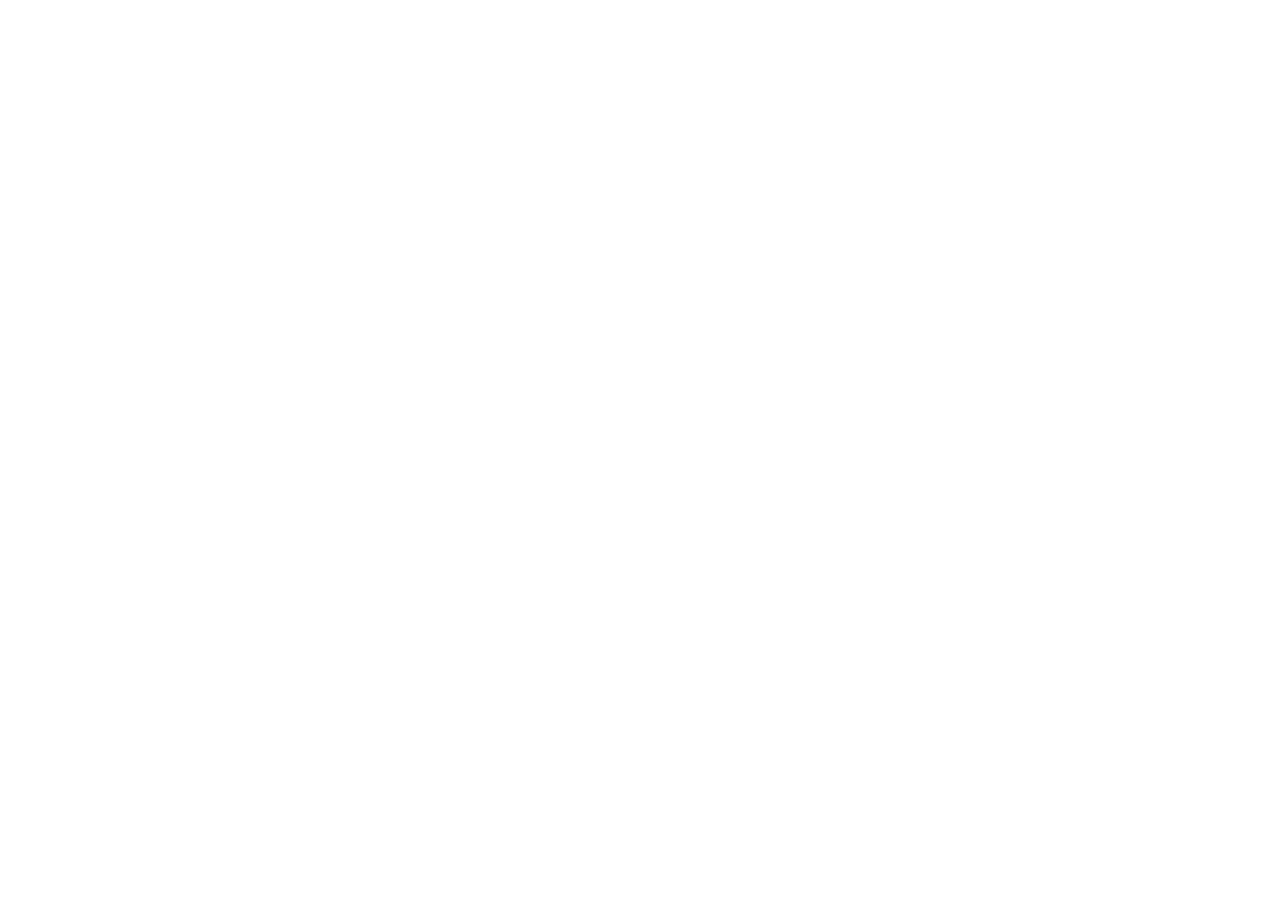
==== index.html @ 4e036be3 "init project" ====
<!DOCTYPE html>
<html lang="zh-CN">

<head>
    <meta charset="UTF-8">
    <meta name="viewport" content="width=device-width, user-scalable=no, initial-scale=1.0, maximum-scale=1.0, minimum-scale=1.0">
    <meta http-equiv="X-UA-Compatible" content="ie=edge">
    <title>Document</title>
</head>

<body>

</body>

</html>
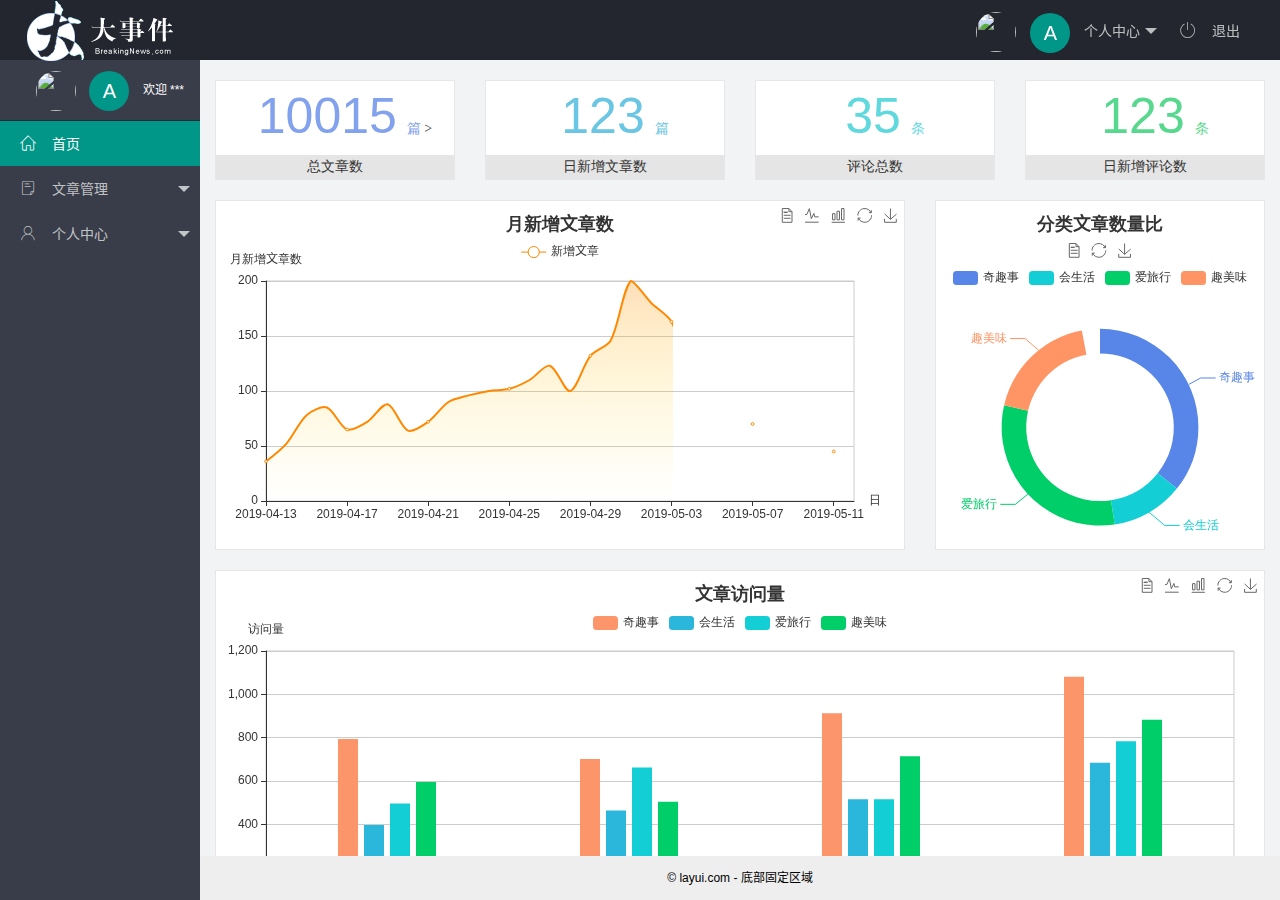
==== commit ca2adb1e: "首页完成" ====
--- a/index.html
+++ b/index.html
@@ -3,13 +3,88 @@
 
 <head>
     <meta charset="UTF-8">
-    <meta name="viewport" content="width=device-width, user-scalable=no, initial-scale=1.0, maximum-scale=1.0, minimum-scale=1.0">
+    <meta name="viewport"
+        content="width=device-width, user-scalable=no, initial-scale=1.0, maximum-scale=1.0, minimum-scale=1.0">
     <meta http-equiv="X-UA-Compatible" content="ie=edge">
-    <title>Document</title>
+    <link rel="stylesheet" href="./assets/lib/layui/css/layui.css">
+    <link rel="stylesheet" href="./assets/fonts/iconfont.css">
+    <link rel="stylesheet" href="./assets/css/index.css">
+    <title>大事件项目后台</title>
 </head>
 
-<body>
+<body class="layui-layout-body">
+    <div class="layui-layout layui-layout-admin">
+        <div class="layui-header">
+            <div class="layui-logo">
+                <img src="./assets/images/logo.png" alt="">
+            </div>
+            <!-- 头部区域（可配合layui已有的水平导航） -->
+            <ul class="layui-nav layui-layout-right">
+                <li class="layui-nav-item">
+                    <a href="javascript:;">
+                        <img src="http://t.cn/RCzsdCq" class="layui-nav-img" />
+                        <span class="text-avatar">A</span>
+                        个人中心
+                    </a>
+                    <dl class="layui-nav-child">
+                        <dd><a href="">基本资料</a></dd>
+                        <dd><a href="">安全设置</a></dd>
+                        <dd><a href="">重置密码</a></dd>
+                    </dl>
+                </li>
+                <li class="layui-nav-item"><a href="javascript:;" class="exit"><span class="iconfont icon-tuichu
+                    "></span>&nbsp&nbsp退出</a></li>
+            </ul>
+        </div>
+        <div class="layui-side layui-bg-black">
+            <div class="layui-side-scroll">
+                <div class="userinfo">
+                    <img src="http://t.cn/RCzsdCq" class="layui-nav-img" />
+                    <span class="text-avatar">A</span>
+                    <span id="welcome">欢迎 ***</span>
+                </div>
+                <!-- 左侧导航区域（可配合layui已有的垂直导航） -->
+                <ul class="layui-nav layui-nav-tree " lay-shrink='all' lay-filter="test">
+                    <li class="layui-nav-item layui-this"><a href="./home/dashboard.html" target="fm"><span
+                                class="iconfont icon-home"></span>&nbsp&nbsp首页</a></li>
+                    <li class="layui-nav-item ">
+                        <a class="" href="javascript:;"><span class="iconfont icon-16"></span>&nbsp&nbsp文章管理</a>
+                        <dl class="layui-nav-child">
+                            <dd><a href="javascript:;"><i class="layui-icon layui-icon-app"></i> 文章类别</a></dd>
+                            <dd><a href="javascript:;"><i class="layui-icon layui-icon-app"></i> 文章列表</a></dd>
+                            <dd><a href="javascript:;"><i class="layui-icon layui-icon-app"></i> 发表文章</a></dd>
+                        </dl>
+                    </li>
+                    <li class="layui-nav-item">
+                        <a href="javascript:;"><span class="iconfont icon-user"></span>&nbsp&nbsp个人中心</a>
+                        <dl class="layui-nav-child">
+                            <dd><a href="javascript:;"><i class="layui-icon layui-icon-app"></i> 基本资料</a></dd>
+                            <dd><a href="javascript:;"><i class="layui-icon layui-icon-app"></i> 更换头像</a></dd>
+                            <dd><a href="javascript:;"><i class="layui-icon layui-icon-app"></i> 重置密码</a></dd>
+                        </dl>
+                    </li>
+                </ul>
+            </div>
+        </div>
+
+        <div class="layui-body">
+            <!-- 内容主体区域 -->
+            <iframe name="fm" src="./home/dashboard.html" frameborder="0"></iframe>
+        </div>
+
+        <div class="layui-footer">
+            <!-- 底部固定区域 -->
+            © layui.com - 底部固定区域
+        </div>
+    </div>
+    <!-- 导入 -->
+    <script src="./assets/lib/layui/layui.all.js"></script>
+    <script src="./assets/lib/jquery.js"></script>
+    <script src="./assets/js/baseapi.js"></script>
+    <script src="./assets/js/index.js"></script>
+
 
 </body>
 
+
 </html>--- a/assets/lib/layui/css/layui.css
+++ b/assets/lib/layui/css/layui.css
@@ -0,0 +1,2 @@
+/** layui-v2.5.5 MIT License By https://www.layui.com */
+ .layui-inline,img{display:inline-block;vertical-align:middle}h1,h2,h3,h4,h5,h6{font-weight:400}.layui-edge,.layui-header,.layui-inline,.layui-main{position:relative}.layui-body,.layui-edge,.layui-elip{overflow:hidden}.layui-btn,.layui-edge,.layui-inline,img{vertical-align:middle}.layui-btn,.layui-disabled,.layui-icon,.layui-unselect{-moz-user-select:none;-webkit-user-select:none;-ms-user-select:none}.layui-elip,.layui-form-checkbox span,.layui-form-pane .layui-form-label{text-overflow:ellipsis;white-space:nowrap}.layui-breadcrumb,.layui-tree-btnGroup{visibility:hidden}blockquote,body,button,dd,div,dl,dt,form,h1,h2,h3,h4,h5,h6,input,li,ol,p,pre,td,textarea,th,ul{margin:0;padding:0;-webkit-tap-highlight-color:rgba(0,0,0,0)}a:active,a:hover{outline:0}img{border:none}li{list-style:none}table{border-collapse:collapse;border-spacing:0}h4,h5,h6{font-size:100%}button,input,optgroup,option,select,textarea{font-family:inherit;font-size:inherit;font-style:inherit;font-weight:inherit;outline:0}pre{white-space:pre-wrap;white-space:-moz-pre-wrap;white-space:-pre-wrap;white-space:-o-pre-wrap;word-wrap:break-word}body{line-height:24px;font:14px Helvetica Neue,Helvetica,PingFang SC,Tahoma,Arial,sans-serif}hr{height:1px;margin:10px 0;border:0;clear:both}a{color:#333;text-decoration:none}a:hover{color:#777}a cite{font-style:normal;*cursor:pointer}.layui-border-box,.layui-border-box *{box-sizing:border-box}.layui-box,.layui-box *{box-sizing:content-box}.layui-clear{clear:both;*zoom:1}.layui-clear:after{content:'\20';clear:both;*zoom:1;display:block;height:0}.layui-inline{*display:inline;*zoom:1}.layui-edge{display:inline-block;width:0;height:0;border-width:6px;border-style:dashed;border-color:transparent}.layui-edge-top{top:-4px;border-bottom-color:#999;border-bottom-style:solid}.layui-edge-right{border-left-color:#999;border-left-style:solid}.layui-edge-bottom{top:2px;border-top-color:#999;border-top-style:solid}.layui-edge-left{border-right-color:#999;border-right-style:solid}.layui-disabled,.layui-disabled:hover{color:#d2d2d2!important;cursor:not-allowed!important}.layui-circle{border-radius:100%}.layui-show{display:block!important}.layui-hide{display:none!important}@font-face{font-family:layui-icon;src:url(../font/iconfont.eot?v=250);src:url(../font/iconfont.eot?v=250#iefix) format('embedded-opentype'),url(../font/iconfont.woff2?v=250) format('woff2'),url(../font/iconfont.woff?v=250) format('woff'),url(../font/iconfont.ttf?v=250) format('truetype'),url(../font/iconfont.svg?v=250#layui-icon) format('svg')}.layui-icon{font-family:layui-icon!important;font-size:16px;font-style:normal;-webkit-font-smoothing:antialiased;-moz-osx-font-smoothing:grayscale}.layui-icon-reply-fill:before{content:"\e611"}.layui-icon-set-fill:before{content:"\e614"}.layui-icon-menu-fill:before{content:"\e60f"}.layui-icon-search:before{content:"\e615"}.layui-icon-share:before{content:"\e641"}.layui-icon-set-sm:before{content:"\e620"}.layui-icon-engine:before{content:"\e628"}.layui-icon-close:before{content:"\1006"}.layui-icon-close-fill:before{content:"\1007"}.layui-icon-chart-screen:before{content:"\e629"}.layui-icon-star:before{content:"\e600"}.layui-icon-circle-dot:before{content:"\e617"}.layui-icon-chat:before{content:"\e606"}.layui-icon-release:before{content:"\e609"}.layui-icon-list:before{content:"\e60a"}.layui-icon-chart:before{content:"\e62c"}.layui-icon-ok-circle:before{content:"\1005"}.layui-icon-layim-theme:before{content:"\e61b"}.layui-icon-table:before{content:"\e62d"}.layui-icon-right:before{content:"\e602"}.layui-icon-left:before{content:"\e603"}.layui-icon-cart-simple:before{content:"\e698"}.layui-icon-face-cry:before{content:"\e69c"}.layui-icon-face-smile:before{content:"\e6af"}.layui-icon-survey:before{content:"\e6b2"}.layui-icon-tree:before{content:"\e62e"}.layui-icon-upload-circle:before{content:"\e62f"}.layui-icon-add-circle:before{content:"\e61f"}.layui-icon-download-circle:before{content:"\e601"}.layui-icon-templeate-1:before{content:"\e630"}.layui-icon-util:before{content:"\e631"}.layui-icon-face-surprised:before{content:"\e664"}.layui-icon-edit:before{content:"\e642"}.layui-icon-speaker:before{content:"\e645"}.layui-icon-down:before{content:"\e61a"}.layui-icon-file:before{content:"\e621"}.layui-icon-layouts:before{content:"\e632"}.layui-icon-rate-half:before{content:"\e6c9"}.layui-icon-add-circle-fine:before{content:"\e608"}.layui-icon-prev-circle:before{content:"\e633"}.layui-icon-read:before{content:"\e705"}.layui-icon-404:before{content:"\e61c"}.layui-icon-carousel:before{content:"\e634"}.layui-icon-help:before{content:"\e607"}.layui-icon-code-circle:before{content:"\e635"}.layui-icon-water:before{content:"\e636"}.layui-icon-username:before{content:"\e66f"}.layui-icon-find-fill:before{content:"\e670"}.layui-icon-about:before{content:"\e60b"}.layui-icon-location:before{content:"\e715"}.layui-icon-up:before{content:"\e619"}.layui-icon-pause:before{content:"\e651"}.layui-icon-date:before{content:"\e637"}.layui-icon-layim-uploadfile:before{content:"\e61d"}.layui-icon-delete:before{content:"\e640"}.layui-icon-play:before{content:"\e652"}.layui-icon-top:before{content:"\e604"}.layui-icon-friends:before{content:"\e612"}.layui-icon-refresh-3:before{content:"\e9aa"}.layui-icon-ok:before{content:"\e605"}.layui-icon-layer:before{content:"\e638"}.layui-icon-face-smile-fine:before{content:"\e60c"}.layui-icon-dollar:before{content:"\e659"}.layui-icon-group:before{content:"\e613"}.layui-icon-layim-download:before{content:"\e61e"}.layui-icon-picture-fine:before{content:"\e60d"}.layui-icon-link:before{content:"\e64c"}.layui-icon-diamond:before{content:"\e735"}.layui-icon-log:before{content:"\e60e"}.layui-icon-rate-solid:before{content:"\e67a"}.layui-icon-fonts-del:before{content:"\e64f"}.layui-icon-unlink:before{content:"\e64d"}.layui-icon-fonts-clear:before{content:"\e639"}.layui-icon-triangle-r:before{content:"\e623"}.layui-icon-circle:before{content:"\e63f"}.layui-icon-radio:before{content:"\e643"}.layui-icon-align-center:before{content:"\e647"}.layui-icon-align-right:before{content:"\e648"}.layui-icon-align-left:before{content:"\e649"}.layui-icon-loading-1:before{content:"\e63e"}.layui-icon-return:before{content:"\e65c"}.layui-icon-fonts-strong:before{content:"\e62b"}.layui-icon-upload:before{content:"\e67c"}.layui-icon-dialogue:before{content:"\e63a"}.layui-icon-video:before{content:"\e6ed"}.layui-icon-headset:before{content:"\e6fc"}.layui-icon-cellphone-fine:before{content:"\e63b"}.layui-icon-add-1:before{content:"\e654"}.layui-icon-face-smile-b:before{content:"\e650"}.layui-icon-fonts-html:before{content:"\e64b"}.layui-icon-form:before{content:"\e63c"}.layui-icon-cart:before{content:"\e657"}.layui-icon-camera-fill:before{content:"\e65d"}.layui-icon-tabs:before{content:"\e62a"}.layui-icon-fonts-code:before{content:"\e64e"}.layui-icon-fire:before{content:"\e756"}.layui-icon-set:before{content:"\e716"}.layui-icon-fonts-u:before{content:"\e646"}.layui-icon-triangle-d:before{content:"\e625"}.layui-icon-tips:before{content:"\e702"}.layui-icon-picture:before{content:"\e64a"}.layui-icon-more-vertical:before{content:"\e671"}.layui-icon-flag:before{content:"\e66c"}.layui-icon-loading:before{content:"\e63d"}.layui-icon-fonts-i:before{content:"\e644"}.layui-icon-refresh-1:before{content:"\e666"}.layui-icon-rmb:before{content:"\e65e"}.layui-icon-home:before{content:"\e68e"}.layui-icon-user:before{content:"\e770"}.layui-icon-notice:before{content:"\e667"}.layui-icon-login-weibo:before{content:"\e675"}.layui-icon-voice:before{content:"\e688"}.layui-icon-upload-drag:before{content:"\e681"}.layui-icon-login-qq:before{content:"\e676"}.layui-icon-snowflake:before{content:"\e6b1"}.layui-icon-file-b:before{content:"\e655"}.layui-icon-template:before{content:"\e663"}.layui-icon-auz:before{content:"\e672"}.layui-icon-console:before{content:"\e665"}.layui-icon-app:before{content:"\e653"}.layui-icon-prev:before{content:"\e65a"}.layui-icon-website:before{content:"\e7ae"}.layui-icon-next:before{content:"\e65b"}.layui-icon-component:before{content:"\e857"}.layui-icon-more:before{content:"\e65f"}.layui-icon-login-wechat:before{content:"\e677"}.layui-icon-shrink-right:before{content:"\e668"}.layui-icon-spread-left:before{content:"\e66b"}.layui-icon-camera:before{content:"\e660"}.layui-icon-note:before{content:"\e66e"}.layui-icon-refresh:before{content:"\e669"}.layui-icon-female:before{content:"\e661"}.layui-icon-male:before{content:"\e662"}.layui-icon-password:before{content:"\e673"}.layui-icon-senior:before{content:"\e674"}.layui-icon-theme:before{content:"\e66a"}.layui-icon-tread:before{content:"\e6c5"}.layui-icon-praise:before{content:"\e6c6"}.layui-icon-star-fill:before{content:"\e658"}.layui-icon-rate:before{content:"\e67b"}.layui-icon-template-1:before{content:"\e656"}.layui-icon-vercode:before{content:"\e679"}.layui-icon-cellphone:before{content:"\e678"}.layui-icon-screen-full:before{content:"\e622"}.layui-icon-screen-restore:before{content:"\e758"}.layui-icon-cols:before{content:"\e610"}.layui-icon-export:before{content:"\e67d"}.layui-icon-print:before{content:"\e66d"}.layui-icon-slider:before{content:"\e714"}.layui-icon-addition:before{content:"\e624"}.layui-icon-subtraction:before{content:"\e67e"}.layui-icon-service:before{content:"\e626"}.layui-icon-transfer:before{content:"\e691"}.layui-main{width:1140px;margin:0 auto}.layui-header{z-index:1000;height:60px}.layui-header a:hover{transition:all .5s;-webkit-transition:all .5s}.layui-side{position:fixed;left:0;top:0;bottom:0;z-index:999;width:200px;overflow-x:hidden}.layui-side-scroll{position:relative;width:220px;height:100%;overflow-x:hidden}.layui-body{position:absolute;left:200px;right:0;top:0;bottom:0;z-index:998;width:auto;overflow-y:auto;box-sizing:border-box}.layui-layout-body{overflow:hidden}.layui-layout-admin .layui-header{background-color:#23262E}.layui-layout-admin .layui-side{top:60px;width:200px;overflow-x:hidden}.layui-layout-admin .layui-body{position:fixed;top:60px;bottom:44px}.layui-layout-admin .layui-main{width:auto;margin:0 15px}.layui-layout-admin .layui-footer{position:fixed;left:200px;right:0;bottom:0;height:44px;line-height:44px;padding:0 15px;background-color:#eee}.layui-layout-admin .layui-logo{position:absolute;left:0;top:0;width:200px;height:100%;line-height:60px;text-align:center;color:#009688;font-size:16px}.layui-layout-admin .layui-header .layui-nav{background:0 0}.layui-layout-left{position:absolute!important;left:200px;top:0}.layui-layout-right{position:absolute!important;right:0;top:0}.layui-container{position:relative;margin:0 auto;padding:0 15px;box-sizing:border-box}.layui-fluid{position:relative;margin:0 auto;padding:0 15px}.layui-row:after,.layui-row:before{content:'';display:block;clear:both}.layui-col-lg1,.layui-col-lg10,.layui-col-lg11,.layui-col-lg12,.layui-col-lg2,.layui-col-lg3,.layui-col-lg4,.layui-col-lg5,.layui-col-lg6,.layui-col-lg7,.layui-col-lg8,.layui-col-lg9,.layui-col-md1,.layui-col-md10,.layui-col-md11,.layui-col-md12,.layui-col-md2,.layui-col-md3,.layui-col-md4,.layui-col-md5,.layui-col-md6,.layui-col-md7,.layui-col-md8,.layui-col-md9,.layui-col-sm1,.layui-col-sm10,.layui-col-sm11,.layui-col-sm12,.layui-col-sm2,.layui-col-sm3,.layui-col-sm4,.layui-col-sm5,.layui-col-sm6,.layui-col-sm7,.layui-col-sm8,.layui-col-sm9,.layui-col-xs1,.layui-col-xs10,.layui-col-xs11,.layui-col-xs12,.layui-col-xs2,.layui-col-xs3,.layui-col-xs4,.layui-col-xs5,.layui-col-xs6,.layui-col-xs7,.layui-col-xs8,.layui-col-xs9{position:relative;display:block;box-sizing:border-box}.layui-col-xs1,.layui-col-xs10,.layui-col-xs11,.layui-col-xs12,.layui-col-xs2,.layui-col-xs3,.layui-col-xs4,.layui-col-xs5,.layui-col-xs6,.layui-col-xs7,.layui-col-xs8,.layui-col-xs9{float:left}.layui-col-xs1{width:8.33333333%}.layui-col-xs2{width:16.66666667%}.layui-col-xs3{width:25%}.layui-col-xs4{width:33.33333333%}.layui-col-xs5{width:41.66666667%}.layui-col-xs6{width:50%}.layui-col-xs7{width:58.33333333%}.layui-col-xs8{width:66.66666667%}.layui-col-xs9{width:75%}.layui-col-xs10{width:83.33333333%}.layui-col-xs11{width:91.66666667%}.layui-col-xs12{width:100%}.layui-col-xs-offset1{margin-left:8.33333333%}.layui-col-xs-offset2{margin-left:16.66666667%}.layui-col-xs-offset3{margin-left:25%}.layui-col-xs-offset4{margin-left:33.33333333%}.layui-col-xs-offset5{margin-left:41.66666667%}.layui-col-xs-offset6{margin-left:50%}.layui-col-xs-offset7{margin-left:58.33333333%}.layui-col-xs-offset8{margin-left:66.66666667%}.layui-col-xs-offset9{margin-left:75%}.layui-col-xs-offset10{margin-left:83.33333333%}.layui-col-xs-offset11{margin-left:91.66666667%}.layui-col-xs-offset12{margin-left:100%}@media screen and (max-width:768px){.layui-hide-xs{display:none!important}.layui-show-xs-block{display:block!important}.layui-show-xs-inline{display:inline!important}.layui-show-xs-inline-block{display:inline-block!important}}@media screen and (min-width:768px){.layui-container{width:750px}.layui-hide-sm{display:none!important}.layui-show-sm-block{display:block!important}.layui-show-sm-inline{display:inline!important}.layui-show-sm-inline-block{display:inline-block!important}.layui-col-sm1,.layui-col-sm10,.layui-col-sm11,.layui-col-sm12,.layui-col-sm2,.layui-col-sm3,.layui-col-sm4,.layui-col-sm5,.layui-col-sm6,.layui-col-sm7,.layui-col-sm8,.layui-col-sm9{float:left}.layui-col-sm1{width:8.33333333%}.layui-col-sm2{width:16.66666667%}.layui-col-sm3{width:25%}.layui-col-sm4{width:33.33333333%}.layui-col-sm5{width:41.66666667%}.layui-col-sm6{width:50%}.layui-col-sm7{width:58.33333333%}.layui-col-sm8{width:66.66666667%}.layui-col-sm9{width:75%}.layui-col-sm10{width:83.33333333%}.layui-col-sm11{width:91.66666667%}.layui-col-sm12{width:100%}.layui-col-sm-offset1{margin-left:8.33333333%}.layui-col-sm-offset2{margin-left:16.66666667%}.layui-col-sm-offset3{margin-left:25%}.layui-col-sm-offset4{margin-left:33.33333333%}.layui-col-sm-offset5{margin-left:41.66666667%}.layui-col-sm-offset6{margin-left:50%}.layui-col-sm-offset7{margin-left:58.33333333%}.layui-col-sm-offset8{margin-left:66.66666667%}.layui-col-sm-offset9{margin-left:75%}.layui-col-sm-offset10{margin-left:83.33333333%}.layui-col-sm-offset11{margin-left:91.66666667%}.layui-col-sm-offset12{margin-left:100%}}@media screen and (min-width:992px){.layui-container{width:970px}.layui-hide-md{display:none!important}.layui-show-md-block{display:block!important}.layui-show-md-inline{display:inline!important}.layui-show-md-inline-block{display:inline-block!important}.layui-col-md1,.layui-col-md10,.layui-col-md11,.layui-col-md12,.layui-col-md2,.layui-col-md3,.layui-col-md4,.layui-col-md5,.layui-col-md6,.layui-col-md7,.layui-col-md8,.layui-col-md9{float:left}.layui-col-md1{width:8.33333333%}.layui-col-md2{width:16.66666667%}.layui-col-md3{width:25%}.layui-col-md4{width:33.33333333%}.layui-col-md5{width:41.66666667%}.layui-col-md6{width:50%}.layui-col-md7{width:58.33333333%}.layui-col-md8{width:66.66666667%}.layui-col-md9{width:75%}.layui-col-md10{width:83.33333333%}.layui-col-md11{width:91.66666667%}.layui-col-md12{width:100%}.layui-col-md-offset1{margin-left:8.33333333%}.layui-col-md-offset2{margin-left:16.66666667%}.layui-col-md-offset3{margin-left:25%}.layui-col-md-offset4{margin-left:33.33333333%}.layui-col-md-offset5{margin-left:41.66666667%}.layui-col-md-offset6{margin-left:50%}.layui-col-md-offset7{margin-left:58.33333333%}.layui-col-md-offset8{margin-left:66.66666667%}.layui-col-md-offset9{margin-left:75%}.layui-col-md-offset10{margin-left:83.33333333%}.layui-col-md-offset11{margin-left:91.66666667%}.layui-col-md-offset12{margin-left:100%}}@media screen and (min-width:1200px){.layui-container{width:1170px}.layui-hide-lg{display:none!important}.layui-show-lg-block{display:block!important}.layui-show-lg-inline{display:inline!important}.layui-show-lg-inline-block{display:inline-block!important}.layui-col-lg1,.layui-col-lg10,.layui-col-lg11,.layui-col-lg12,.layui-col-lg2,.layui-col-lg3,.layui-col-lg4,.layui-col-lg5,.layui-col-lg6,.layui-col-lg7,.layui-col-lg8,.layui-col-lg9{float:left}.layui-col-lg1{width:8.33333333%}.layui-col-lg2{width:16.66666667%}.layui-col-lg3{width:25%}.layui-col-lg4{width:33.33333333%}.layui-col-lg5{width:41.66666667%}.layui-col-lg6{width:50%}.layui-col-lg7{width:58.33333333%}.layui-col-lg8{width:66.66666667%}.layui-col-lg9{width:75%}.layui-col-lg10{width:83.33333333%}.layui-col-lg11{width:91.66666667%}.layui-col-lg12{width:100%}.layui-col-lg-offset1{margin-left:8.33333333%}.layui-col-lg-offset2{margin-left:16.66666667%}.layui-col-lg-offset3{margin-left:25%}.layui-col-lg-offset4{margin-left:33.33333333%}.layui-col-lg-offset5{margin-left:41.66666667%}.layui-col-lg-offset6{margin-left:50%}.layui-col-lg-offset7{margin-left:58.33333333%}.layui-col-lg-offset8{margin-left:66.66666667%}.layui-col-lg-offset9{margin-left:75%}.layui-col-lg-offset10{margin-left:83.33333333%}.layui-col-lg-offset11{margin-left:91.66666667%}.layui-col-lg-offset12{margin-left:100%}}.layui-col-space1{margin:-.5px}.layui-col-space1>*{padding:.5px}.layui-col-space3{margin:-1.5px}.layui-col-space3>*{padding:1.5px}.layui-col-space5{margin:-2.5px}.layui-col-space5>*{padding:2.5px}.layui-col-space8{margin:-3.5px}.layui-col-space8>*{padding:3.5px}.layui-col-space10{margin:-5px}.layui-col-space10>*{padding:5px}.layui-col-space12{margin:-6px}.layui-col-space12>*{padding:6px}.layui-col-space15{margin:-7.5px}.layui-col-space15>*{padding:7.5px}.layui-col-space18{margin:-9px}.layui-col-space18>*{padding:9px}.layui-col-space20{margin:-10px}.layui-col-space20>*{padding:10px}.layui-col-space22{margin:-11px}.layui-col-space22>*{padding:11px}.layui-col-space25{margin:-12.5px}.layui-col-space25>*{padding:12.5px}.layui-col-space30{margin:-15px}.layui-col-space30>*{padding:15px}.layui-btn,.layui-input,.layui-select,.layui-textarea,.layui-upload-button{outline:0;-webkit-appearance:none;transition:all .3s;-webkit-transition:all .3s;box-sizing:border-box}.layui-elem-quote{margin-bottom:10px;padding:15px;line-height:22px;border-left:5px solid #009688;border-radius:0 2px 2px 0;background-color:#f2f2f2}.layui-quote-nm{border-style:solid;border-width:1px 1px 1px 5px;background:0 0}.layui-elem-field{margin-bottom:10px;padding:0;border-width:1px;border-style:solid}.layui-elem-field legend{margin-left:20px;padding:0 10px;font-size:20px;font-weight:300}.layui-field-title{margin:10px 0 20px;border-width:1px 0 0}.layui-field-box{padding:10px 15px}.layui-field-title .layui-field-box{padding:10px 0}.layui-progress{position:relative;height:6px;border-radius:20px;background-color:#e2e2e2}.layui-progress-bar{position:absolute;left:0;top:0;width:0;max-width:100%;height:6px;border-radius:20px;text-align:right;background-color:#5FB878;transition:all .3s;-webkit-transition:all .3s}.layui-progress-big,.layui-progress-big .layui-progress-bar{height:18px;line-height:18px}.layui-progress-text{position:relative;top:-20px;line-height:18px;font-size:12px;color:#666}.layui-progress-big .layui-progress-text{position:static;padding:0 10px;color:#fff}.layui-collapse{border-width:1px;border-style:solid;border-radius:2px}.layui-colla-content,.layui-colla-item{border-top-width:1px;border-top-style:solid}.layui-colla-item:first-child{border-top:none}.layui-colla-title{position:relative;height:42px;line-height:42px;padding:0 15px 0 35px;color:#333;background-color:#f2f2f2;cursor:pointer;font-size:14px;overflow:hidden}.layui-colla-content{display:none;padding:10px 15px;line-height:22px;color:#666}.layui-colla-icon{position:absolute;left:15px;top:0;font-size:14px}.layui-card{margin-bottom:15px;border-radius:2px;background-color:#fff;box-shadow:0 1px 2px 0 rgba(0,0,0,.05)}.layui-card:last-child{margin-bottom:0}.layui-card-header{position:relative;height:42px;line-height:42px;padding:0 15px;border-bottom:1px solid #f6f6f6;color:#333;border-radius:2px 2px 0 0;font-size:14px}.layui-bg-black,.layui-bg-blue,.layui-bg-cyan,.layui-bg-green,.layui-bg-orange,.layui-bg-red{color:#fff!important}.layui-card-body{position:relative;padding:10px 15px;line-height:24px}.layui-card-body[pad15]{padding:15px}.layui-card-body[pad20]{padding:20px}.layui-card-body .layui-table{margin:5px 0}.layui-card .layui-tab{margin:0}.layui-panel-window{position:relative;padding:15px;border-radius:0;border-top:5px solid #E6E6E6;background-color:#fff}.layui-auxiliar-moving{position:fixed;left:0;right:0;top:0;bottom:0;width:100%;height:100%;background:0 0;z-index:9999999999}.layui-form-label,.layui-form-mid,.layui-form-select,.layui-input-block,.layui-input-inline,.layui-textarea{position:relative}.layui-bg-red{background-color:#FF5722!important}.layui-bg-orange{background-color:#FFB800!important}.layui-bg-green{background-color:#009688!important}.layui-bg-cyan{background-color:#2F4056!important}.layui-bg-blue{background-color:#1E9FFF!important}.layui-bg-black{background-color:#393D49!important}.layui-bg-gray{background-color:#eee!important;color:#666!important}.layui-badge-rim,.layui-colla-content,.layui-colla-item,.layui-collapse,.layui-elem-field,.layui-form-pane .layui-form-item[pane],.layui-form-pane .layui-form-label,.layui-input,.layui-layedit,.layui-layedit-tool,.layui-quote-nm,.layui-select,.layui-tab-bar,.layui-tab-card,.layui-tab-title,.layui-tab-title .layui-this:after,.layui-textarea{border-color:#e6e6e6}.layui-timeline-item:before,hr{background-color:#e6e6e6}.layui-text{line-height:22px;font-size:14px;color:#666}.layui-text h1,.layui-text h2,.layui-text h3{font-weight:500;color:#333}.layui-text h1{font-size:30px}.layui-text h2{font-size:24px}.layui-text h3{font-size:18px}.layui-text a:not(.layui-btn){color:#01AAED}.layui-text a:not(.layui-btn):hover{text-decoration:underline}.layui-text ul{padding:5px 0 5px 15px}.layui-text ul li{margin-top:5px;list-style-type:disc}.layui-text em,.layui-word-aux{color:#999!important;padding:0 5px!important}.layui-btn{display:inline-block;height:38px;line-height:38px;padding:0 18px;background-color:#009688;color:#fff;white-space:nowrap;text-align:center;font-size:14px;border:none;border-radius:2px;cursor:pointer}.layui-btn:hover{opacity:.8;filter:alpha(opacity=80);color:#fff}.layui-btn:active{opacity:1;filter:alpha(opacity=100)}.layui-btn+.layui-btn{margin-left:10px}.layui-btn-container{font-size:0}.layui-btn-container .layui-btn{margin-right:10px;margin-bottom:10px}.layui-btn-container .layui-btn+.layui-btn{margin-left:0}.layui-table .layui-btn-container .layui-btn{margin-bottom:9px}.layui-btn-radius{border-radius:100px}.layui-btn .layui-icon{margin-right:3px;font-size:18px;vertical-align:bottom;vertical-align:middle\9}.layui-btn-primary{border:1px solid #C9C9C9;background-color:#fff;color:#555}.layui-btn-primary:hover{border-color:#009688;color:#333}.layui-btn-normal{background-color:#1E9FFF}.layui-btn-warm{background-color:#FFB800}.layui-btn-danger{background-color:#FF5722}.layui-btn-checked{background-color:#5FB878}.layui-btn-disabled,.layui-btn-disabled:active,.layui-btn-disabled:hover{border:1px solid #e6e6e6;background-color:#FBFBFB;color:#C9C9C9;cursor:not-allowed;opacity:1}.layui-btn-lg{height:44px;line-height:44px;padding:0 25px;font-size:16px}.layui-btn-sm{height:30px;line-height:30px;padding:0 10px;font-size:12px}.layui-btn-sm i{font-size:16px!important}.layui-btn-xs{height:22px;line-height:22px;padding:0 5px;font-size:12px}.layui-btn-xs i{font-size:14px!important}.layui-btn-group{display:inline-block;vertical-align:middle;font-size:0}.layui-btn-group .layui-btn{margin-left:0!important;margin-right:0!important;border-left:1px solid rgba(255,255,255,.5);border-radius:0}.layui-btn-group .layui-btn-primary{border-left:none}.layui-btn-group .layui-btn-primary:hover{border-color:#C9C9C9;color:#009688}.layui-btn-group .layui-btn:first-child{border-left:none;border-radius:2px 0 0 2px}.layui-btn-group .layui-btn-primary:first-child{border-left:1px solid #c9c9c9}.layui-btn-group .layui-btn:last-child{border-radius:0 2px 2px 0}.layui-btn-group .layui-btn+.layui-btn{margin-left:0}.layui-btn-group+.layui-btn-group{margin-left:10px}.layui-btn-fluid{width:100%}.layui-input,.layui-select,.layui-textarea{height:38px;line-height:1.3;line-height:38px\9;border-width:1px;border-style:solid;background-color:#fff;border-radius:2px}.layui-input::-webkit-input-placeholder,.layui-select::-webkit-input-placeholder,.layui-textarea::-webkit-input-placeholder{line-height:1.3}.layui-input,.layui-textarea{display:block;width:100%;padding-left:10px}.layui-input:hover,.layui-textarea:hover{border-color:#D2D2D2!important}.layui-input:focus,.layui-textarea:focus{border-color:#C9C9C9!important}.layui-textarea{min-height:100px;height:auto;line-height:20px;padding:6px 10px;resize:vertical}.layui-select{padding:0 10px}.layui-form input[type=checkbox],.layui-form input[type=radio],.layui-form select{display:none}.layui-form [lay-ignore]{display:initial}.layui-form-item{margin-bottom:15px;clear:both;*zoom:1}.layui-form-item:after{content:'\20';clear:both;*zoom:1;display:block;height:0}.layui-form-label{float:left;display:block;padding:9px 15px;width:80px;font-weight:400;line-height:20px;text-align:right}.layui-form-label-col{display:block;float:none;padding:9px 0;line-height:20px;text-align:left}.layui-form-item .layui-inline{margin-bottom:5px;margin-right:10px}.layui-input-block{margin-left:110px;min-height:36px}.layui-input-inline{display:inline-block;vertical-align:middle}.layui-form-item .layui-input-inline{float:left;width:190px;margin-right:10px}.layui-form-text .layui-input-inline{width:auto}.layui-form-mid{float:left;display:block;padding:9px 0!important;line-height:20px;margin-right:10px}.layui-form-danger+.layui-form-select .layui-input,.layui-form-danger:focus{border-color:#FF5722!important}.layui-form-select .layui-input{padding-right:30px;cursor:pointer}.layui-form-select .layui-edge{position:absolute;right:10px;top:50%;margin-top:-3px;cursor:pointer;border-width:6px;border-top-color:#c2c2c2;border-top-style:solid;transition:all .3s;-webkit-transition:all .3s}.layui-form-select dl{display:none;position:absolute;left:0;top:42px;padding:5px 0;z-index:899;min-width:100%;border:1px solid #d2d2d2;max-height:300px;overflow-y:auto;background-color:#fff;border-radius:2px;box-shadow:0 2px 4px rgba(0,0,0,.12);box-sizing:border-box}.layui-form-select dl dd,.layui-form-select dl dt{padding:0 10px;line-height:36px;white-space:nowrap;overflow:hidden;text-overflow:ellipsis}.layui-form-select dl dt{font-size:12px;color:#999}.layui-form-select dl dd{cursor:pointer}.layui-form-select dl dd:hover{background-color:#f2f2f2;-webkit-transition:.5s all;transition:.5s all}.layui-form-select .layui-select-group dd{padding-left:20px}.layui-form-select dl dd.layui-select-tips{padding-left:10px!important;color:#999}.layui-form-select dl dd.layui-this{background-color:#5FB878;color:#fff}.layui-form-checkbox,.layui-form-select dl dd.layui-disabled{background-color:#fff}.layui-form-selected dl{display:block}.layui-form-checkbox,.layui-form-checkbox *,.layui-form-switch{display:inline-block;vertical-align:middle}.layui-form-selected .layui-edge{margin-top:-9px;-webkit-transform:rotate(180deg);transform:rotate(180deg);margin-top:-3px\9}:root .layui-form-selected .layui-edge{margin-top:-9px\0/IE9}.layui-form-selectup dl{top:auto;bottom:42px}.layui-select-none{margin:5px 0;text-align:center;color:#999}.layui-select-disabled .layui-disabled{border-color:#eee!important}.layui-select-disabled .layui-edge{border-top-color:#d2d2d2}.layui-form-checkbox{position:relative;height:30px;line-height:30px;margin-right:10px;padding-right:30px;cursor:pointer;font-size:0;-webkit-transition:.1s linear;transition:.1s linear;box-sizing:border-box}.layui-form-checkbox span{padding:0 10px;height:100%;font-size:14px;border-radius:2px 0 0 2px;background-color:#d2d2d2;color:#fff;overflow:hidden}.layui-form-checkbox:hover span{background-color:#c2c2c2}.layui-form-checkbox i{position:absolute;right:0;top:0;width:30px;height:28px;border:1px solid #d2d2d2;border-left:none;border-radius:0 2px 2px 0;color:#fff;font-size:20px;text-align:center}.layui-form-checkbox:hover i{border-color:#c2c2c2;color:#c2c2c2}.layui-form-checked,.layui-form-checked:hover{border-color:#5FB878}.layui-form-checked span,.layui-form-checked:hover span{background-color:#5FB878}.layui-form-checked i,.layui-form-checked:hover i{color:#5FB878}.layui-form-item .layui-form-checkbox{margin-top:4px}.layui-form-checkbox[lay-skin=primary]{height:auto!important;line-height:normal!important;min-width:18px;min-height:18px;border:none!important;margin-right:0;padding-left:28px;padding-right:0;background:0 0}.layui-form-checkbox[lay-skin=primary] span{padding-left:0;padding-right:15px;line-height:18px;background:0 0;color:#666}.layui-form-checkbox[lay-skin=primary] i{right:auto;left:0;width:16px;height:16px;line-height:16px;border:1px solid #d2d2d2;font-size:12px;border-radius:2px;background-color:#fff;-webkit-transition:.1s linear;transition:.1s linear}.layui-form-checkbox[lay-skin=primary]:hover i{border-color:#5FB878;color:#fff}.layui-form-checked[lay-skin=primary] i{border-color:#5FB878!important;background-color:#5FB878;color:#fff}.layui-checkbox-disbaled[lay-skin=primary] span{background:0 0!important;color:#c2c2c2}.layui-checkbox-disbaled[lay-skin=primary]:hover i{border-color:#d2d2d2}.layui-form-item .layui-form-checkbox[lay-skin=primary]{margin-top:10px}.layui-form-switch{position:relative;height:22px;line-height:22px;min-width:35px;padding:0 5px;margin-top:8px;border:1px solid #d2d2d2;border-radius:20px;cursor:pointer;background-color:#fff;-webkit-transition:.1s linear;transition:.1s linear}.layui-form-switch i{position:absolute;left:5px;top:3px;width:16px;height:16px;border-radius:20px;background-color:#d2d2d2;-webkit-transition:.1s linear;transition:.1s linear}.layui-form-switch em{position:relative;top:0;width:25px;margin-left:21px;padding:0!important;text-align:center!important;color:#999!important;font-style:normal!important;font-size:12px}.layui-form-onswitch{border-color:#5FB878;background-color:#5FB878}.layui-checkbox-disbaled,.layui-checkbox-disbaled i{border-color:#e2e2e2!important}.layui-form-onswitch i{left:100%;margin-left:-21px;background-color:#fff}.layui-form-onswitch em{margin-left:5px;margin-right:21px;color:#fff!important}.layui-checkbox-disbaled span{background-color:#e2e2e2!important}.layui-checkbox-disbaled:hover i{color:#fff!important}[lay-radio]{display:none}.layui-form-radio,.layui-form-radio *{display:inline-block;vertical-align:middle}.layui-form-radio{line-height:28px;margin:6px 10px 0 0;padding-right:10px;cursor:pointer;font-size:0}.layui-form-radio *{font-size:14px}.layui-form-radio>i{margin-right:8px;font-size:22px;color:#c2c2c2}.layui-form-radio>i:hover,.layui-form-radioed>i{color:#5FB878}.layui-radio-disbaled>i{color:#e2e2e2!important}.layui-form-pane .layui-form-label{width:110px;padding:8px 15px;height:38px;line-height:20px;border-width:1px;border-style:solid;border-radius:2px 0 0 2px;text-align:center;background-color:#FBFBFB;overflow:hidden;box-sizing:border-box}.layui-form-pane .layui-input-inline{margin-left:-1px}.layui-form-pane .layui-input-block{margin-left:110px;left:-1px}.layui-form-pane .layui-input{border-radius:0 2px 2px 0}.layui-form-pane .layui-form-text .layui-form-label{float:none;width:100%;border-radius:2px;box-sizing:border-box;text-align:left}.layui-form-pane .layui-form-text .layui-input-inline{display:block;margin:0;top:-1px;clear:both}.layui-form-pane .layui-form-text .layui-input-block{margin:0;left:0;top:-1px}.layui-form-pane .layui-form-text .layui-textarea{min-height:100px;border-radius:0 0 2px 2px}.layui-form-pane .layui-form-checkbox{margin:4px 0 4px 10px}.layui-form-pane .layui-form-radio,.layui-form-pane .layui-form-switch{margin-top:6px;margin-left:10px}.layui-form-pane .layui-form-item[pane]{position:relative;border-width:1px;border-style:solid}.layui-form-pane .layui-form-item[pane] .layui-form-label{position:absolute;left:0;top:0;height:100%;border-width:0 1px 0 0}.layui-form-pane .layui-form-item[pane] .layui-input-inline{margin-left:110px}@media screen and (max-width:450px){.layui-form-item .layui-form-label{text-overflow:ellipsis;overflow:hidden;white-space:nowrap}.layui-form-item .layui-inline{display:block;margin-right:0;margin-bottom:20px;clear:both}.layui-form-item .layui-inline:after{content:'\20';clear:both;display:block;height:0}.layui-form-item .layui-input-inline{display:block;float:none;left:-3px;width:auto;margin:0 0 10px 112px}.layui-form-item .layui-input-inline+.layui-form-mid{margin-left:110px;top:-5px;padding:0}.layui-form-item .layui-form-checkbox{margin-right:5px;margin-bottom:5px}}.layui-layedit{border-width:1px;border-style:solid;border-radius:2px}.layui-layedit-tool{padding:3px 5px;border-bottom-width:1px;border-bottom-style:solid;font-size:0}.layedit-tool-fixed{position:fixed;top:0;border-top:1px solid #e2e2e2}.layui-layedit-tool .layedit-tool-mid,.layui-layedit-tool .layui-icon{display:inline-block;vertical-align:middle;text-align:center;font-size:14px}.layui-layedit-tool .layui-icon{position:relative;width:32px;height:30px;line-height:30px;margin:3px 5px;color:#777;cursor:pointer;border-radius:2px}.layui-layedit-tool .layui-icon:hover{color:#393D49}.layui-layedit-tool .layui-icon:active{color:#000}.layui-layedit-tool .layedit-tool-active{background-color:#e2e2e2;color:#000}.layui-layedit-tool .layui-disabled,.layui-layedit-tool .layui-disabled:hover{color:#d2d2d2;cursor:not-allowed}.layui-layedit-tool .layedit-tool-mid{width:1px;height:18px;margin:0 10px;background-color:#d2d2d2}.layedit-tool-html{width:50px!important;font-size:30px!important}.layedit-tool-b,.layedit-tool-code,.layedit-tool-help{font-size:16px!important}.layedit-tool-d,.layedit-tool-face,.layedit-tool-image,.layedit-tool-unlink{font-size:18px!important}.layedit-tool-image input{position:absolute;font-size:0;left:0;top:0;width:100%;height:100%;opacity:.01;filter:Alpha(opacity=1);cursor:pointer}.layui-layedit-iframe iframe{display:block;width:100%}#LAY_layedit_code{overflow:hidden}.layui-laypage{display:inline-block;*display:inline;*zoom:1;vertical-align:middle;margin:10px 0;font-size:0}.layui-laypage>a:first-child,.layui-laypage>a:first-child em{border-radius:2px 0 0 2px}.layui-laypage>a:last-child,.layui-laypage>a:last-child em{border-radius:0 2px 2px 0}.layui-laypage>:first-child{margin-left:0!important}.layui-laypage>:last-child{margin-right:0!important}.layui-laypage a,.layui-laypage button,.layui-laypage input,.layui-laypage select,.layui-laypage span{border:1px solid #e2e2e2}.layui-laypage a,.layui-laypage span{display:inline-block;*display:inline;*zoom:1;vertical-align:middle;padding:0 15px;height:28px;line-height:28px;margin:0 -1px 5px 0;background-color:#fff;color:#333;font-size:12px}.layui-flow-more a *,.layui-laypage input,.layui-table-view select[lay-ignore]{display:inline-block}.layui-laypage a:hover{color:#009688}.layui-laypage em{font-style:normal}.layui-laypage .layui-laypage-spr{color:#999;font-weight:700}.layui-laypage a{text-decoration:none}.layui-laypage .layui-laypage-curr{position:relative}.layui-laypage .layui-laypage-curr em{position:relative;color:#fff}.layui-laypage .layui-laypage-curr .layui-laypage-em{position:absolute;left:-1px;top:-1px;padding:1px;width:100%;height:100%;background-color:#009688}.layui-laypage-em{border-radius:2px}.layui-laypage-next em,.layui-laypage-prev em{font-family:Sim sun;font-size:16px}.layui-laypage .layui-laypage-count,.layui-laypage .layui-laypage-limits,.layui-laypage .layui-laypage-refresh,.layui-laypage .layui-laypage-skip{margin-left:10px;margin-right:10px;padding:0;border:none}.layui-laypage .layui-laypage-limits,.layui-laypage .layui-laypage-refresh{vertical-align:top}.layui-laypage .layui-laypage-refresh i{font-size:18px;cursor:pointer}.layui-laypage select{height:22px;padding:3px;border-radius:2px;cursor:pointer}.layui-laypage .layui-laypage-skip{height:30px;line-height:30px;color:#999}.layui-laypage button,.layui-laypage input{height:30px;line-height:30px;border-radius:2px;vertical-align:top;background-color:#fff;box-sizing:border-box}.layui-laypage input{width:40px;margin:0 10px;padding:0 3px;text-align:center}.layui-laypage input:focus,.layui-laypage select:focus{border-color:#009688!important}.layui-laypage button{margin-left:10px;padding:0 10px;cursor:pointer}.layui-table,.layui-table-view{margin:10px 0}.layui-flow-more{margin:10px 0;text-align:center;color:#999;font-size:14px}.layui-flow-more a{height:32px;line-height:32px}.layui-flow-more a *{vertical-align:top}.layui-flow-more a cite{padding:0 20px;border-radius:3px;background-color:#eee;color:#333;font-style:normal}.layui-flow-more a cite:hover{opacity:.8}.layui-flow-more a i{font-size:30px;color:#737383}.layui-table{width:100%;background-color:#fff;color:#666}.layui-table tr{transition:all .3s;-webkit-transition:all .3s}.layui-table th{text-align:left;font-weight:400}.layui-table tbody tr:hover,.layui-table thead tr,.layui-table-click,.layui-table-header,.layui-table-hover,.layui-table-mend,.layui-table-patch,.layui-table-tool,.layui-table-total,.layui-table-total tr,.layui-table[lay-even] tr:nth-child(even){background-color:#f2f2f2}.layui-table td,.layui-table th,.layui-table-col-set,.layui-table-fixed-r,.layui-table-grid-down,.layui-table-header,.layui-table-page,.layui-table-tips-main,.layui-table-tool,.layui-table-total,.layui-table-view,.layui-table[lay-skin=line],.layui-table[lay-skin=row]{border-width:1px;border-style:solid;border-color:#e6e6e6}.layui-table td,.layui-table th{position:relative;padding:9px 15px;min-height:20px;line-height:20px;font-size:14px}.layui-table[lay-skin=line] td,.layui-table[lay-skin=line] th{border-width:0 0 1px}.layui-table[lay-skin=row] td,.layui-table[lay-skin=row] th{border-width:0 1px 0 0}.layui-table[lay-skin=nob] td,.layui-table[lay-skin=nob] th{border:none}.layui-table img{max-width:100px}.layui-table[lay-size=lg] td,.layui-table[lay-size=lg] th{padding:15px 30px}.layui-table-view .layui-table[lay-size=lg] .layui-table-cell{height:40px;line-height:40px}.layui-table[lay-size=sm] td,.layui-table[lay-size=sm] th{font-size:12px;padding:5px 10px}.layui-table-view .layui-table[lay-size=sm] .layui-table-cell{height:20px;line-height:20px}.layui-table[lay-data]{display:none}.layui-table-box{position:relative;overflow:hidden}.layui-table-view .layui-table{position:relative;width:auto;margin:0}.layui-table-view .layui-table[lay-skin=line]{border-width:0 1px 0 0}.layui-table-view .layui-table[lay-skin=row]{border-width:0 0 1px}.layui-table-view .layui-table td,.layui-table-view .layui-table th{padding:5px 0;border-top:none;border-left:none}.layui-table-view .layui-table th.layui-unselect .layui-table-cell span{cursor:pointer}.layui-table-view .layui-table td{cursor:default}.layui-table-view .layui-table td[data-edit=text]{cursor:text}.layui-table-view .layui-form-checkbox[lay-skin=primary] i{width:18px;height:18px}.layui-table-view .layui-form-radio{line-height:0;padding:0}.layui-table-view .layui-form-radio>i{margin:0;font-size:20px}.layui-table-init{position:absolute;left:0;top:0;width:100%;height:100%;text-align:center;z-index:110}.layui-table-init .layui-icon{position:absolute;left:50%;top:50%;margin:-15px 0 0 -15px;font-size:30px;color:#c2c2c2}.layui-table-header{border-width:0 0 1px;overflow:hidden}.layui-table-header .layui-table{margin-bottom:-1px}.layui-table-tool .layui-inline[lay-event]{position:relative;width:26px;height:26px;padding:5px;line-height:16px;margin-right:10px;text-align:center;color:#333;border:1px solid #ccc;cursor:pointer;-webkit-transition:.5s all;transition:.5s all}.layui-table-tool .layui-inline[lay-event]:hover{border:1px solid #999}.layui-table-tool-temp{padding-right:120px}.layui-table-tool-self{position:absolute;right:17px;top:10px}.layui-table-tool .layui-table-tool-self .layui-inline[lay-event]{margin:0 0 0 10px}.layui-table-tool-panel{position:absolute;top:29px;left:-1px;padding:5px 0;min-width:150px;min-height:40px;border:1px solid #d2d2d2;text-align:left;overflow-y:auto;background-color:#fff;box-shadow:0 2px 4px rgba(0,0,0,.12)}.layui-table-cell,.layui-table-tool-panel li{overflow:hidden;text-overflow:ellipsis;white-space:nowrap}.layui-table-tool-panel li{padding:0 10px;line-height:30px;-webkit-transition:.5s all;transition:.5s all}.layui-table-tool-panel li .layui-form-checkbox[lay-skin=primary]{width:100%;padding-left:28px}.layui-table-tool-panel li:hover{background-color:#f2f2f2}.layui-table-tool-panel li .layui-form-checkbox[lay-skin=primary] i{position:absolute;left:0;top:0}.layui-table-tool-panel li .layui-form-checkbox[lay-skin=primary] span{padding:0}.layui-table-tool .layui-table-tool-self .layui-table-tool-panel{left:auto;right:-1px}.layui-table-col-set{position:absolute;right:0;top:0;width:20px;height:100%;border-width:0 0 0 1px;background-color:#fff}.layui-table-sort{width:10px;height:20px;margin-left:5px;cursor:pointer!important}.layui-table-sort .layui-edge{position:absolute;left:5px;border-width:5px}.layui-table-sort .layui-table-sort-asc{top:3px;border-top:none;border-bottom-style:solid;border-bottom-color:#b2b2b2}.layui-table-sort .layui-table-sort-asc:hover{border-bottom-color:#666}.layui-table-sort .layui-table-sort-desc{bottom:5px;border-bottom:none;border-top-style:solid;border-top-color:#b2b2b2}.layui-table-sort .layui-table-sort-desc:hover{border-top-color:#666}.layui-table-sort[lay-sort=asc] .layui-table-sort-asc{border-bottom-color:#000}.layui-table-sort[lay-sort=desc] .layui-table-sort-desc{border-top-color:#000}.layui-table-cell{height:28px;line-height:28px;padding:0 15px;position:relative;box-sizing:border-box}.layui-table-cell .layui-form-checkbox[lay-skin=primary]{top:-1px;padding:0}.layui-table-cell .layui-table-link{color:#01AAED}.laytable-cell-checkbox,.laytable-cell-numbers,.laytable-cell-radio,.laytable-cell-space{padding:0;text-align:center}.layui-table-body{position:relative;overflow:auto;margin-right:-1px;margin-bottom:-1px}.layui-table-body .layui-none{line-height:26px;padding:15px;text-align:center;color:#999}.layui-table-fixed{position:absolute;left:0;top:0;z-index:101}.layui-table-fixed .layui-table-body{overflow:hidden}.layui-table-fixed-l{box-shadow:0 -1px 8px rgba(0,0,0,.08)}.layui-table-fixed-r{left:auto;right:-1px;border-width:0 0 0 1px;box-shadow:-1px 0 8px rgba(0,0,0,.08)}.layui-table-fixed-r .layui-table-header{position:relative;overflow:visible}.layui-table-mend{position:absolute;right:-49px;top:0;height:100%;width:50px}.layui-table-tool{position:relative;z-index:890;width:100%;min-height:50px;line-height:30px;padding:10px 15px;border-width:0 0 1px}.layui-table-tool .layui-btn-container{margin-bottom:-10px}.layui-table-page,.layui-table-total{border-width:1px 0 0;margin-bottom:-1px;overflow:hidden}.layui-table-page{position:relative;width:100%;padding:7px 7px 0;height:41px;font-size:12px;white-space:nowrap}.layui-table-page>div{height:26px}.layui-table-page .layui-laypage{margin:0}.layui-table-page .layui-laypage a,.layui-table-page .layui-laypage span{height:26px;line-height:26px;margin-bottom:10px;border:none;background:0 0}.layui-table-page .layui-laypage a,.layui-table-page .layui-laypage span.layui-laypage-curr{padding:0 12px}.layui-table-page .layui-laypage span{margin-left:0;padding:0}.layui-table-page .layui-laypage .layui-laypage-prev{margin-left:-7px!important}.layui-table-page .layui-laypage .layui-laypage-curr .layui-laypage-em{left:0;top:0;padding:0}.layui-table-page .layui-laypage button,.layui-table-page .layui-laypage input{height:26px;line-height:26px}.layui-table-page .layui-laypage input{width:40px}.layui-table-page .layui-laypage button{padding:0 10px}.layui-table-page select{height:18px}.layui-table-patch .layui-table-cell{padding:0;width:30px}.layui-table-edit{position:absolute;left:0;top:0;width:100%;height:100%;padding:0 14px 1px;border-radius:0;box-shadow:1px 1px 20px rgba(0,0,0,.15)}.layui-table-edit:focus{border-color:#5FB878!important}select.layui-table-edit{padding:0 0 0 10px;border-color:#C9C9C9}.layui-table-view .layui-form-checkbox,.layui-table-view .layui-form-radio,.layui-table-view .layui-form-switch{top:0;margin:0;box-sizing:content-box}.layui-table-view .layui-form-checkbox{top:-1px;height:26px;line-height:26px}.layui-table-view .layui-form-checkbox i{height:26px}.layui-table-grid .layui-table-cell{overflow:visible}.layui-table-grid-down{position:absolute;top:0;right:0;width:26px;height:100%;padding:5px 0;border-width:0 0 0 1px;text-align:center;background-color:#fff;color:#999;cursor:pointer}.layui-table-grid-down .layui-icon{position:absolute;top:50%;left:50%;margin:-8px 0 0 -8px}.layui-table-grid-down:hover{background-color:#fbfbfb}body .layui-table-tips .layui-layer-content{background:0 0;padding:0;box-shadow:0 1px 6px rgba(0,0,0,.12)}.layui-table-tips-main{margin:-44px 0 0 -1px;max-height:150px;padding:8px 15px;font-size:14px;overflow-y:scroll;background-color:#fff;color:#666}.layui-table-tips-c{position:absolute;right:-3px;top:-13px;width:20px;height:20px;padding:3px;cursor:pointer;background-color:#666;border-radius:50%;color:#fff}.layui-table-tips-c:hover{background-color:#777}.layui-table-tips-c:before{position:relative;right:-2px}.layui-upload-file{display:none!important;opacity:.01;filter:Alpha(opacity=1)}.layui-upload-drag,.layui-upload-form,.layui-upload-wrap{display:inline-block}.layui-upload-list{margin:10px 0}.layui-upload-choose{padding:0 10px;color:#999}.layui-upload-drag{position:relative;padding:30px;border:1px dashed #e2e2e2;background-color:#fff;text-align:center;cursor:pointer;color:#999}.layui-upload-drag .layui-icon{font-size:50px;color:#009688}.layui-upload-drag[lay-over]{border-color:#009688}.layui-upload-iframe{position:absolute;width:0;height:0;border:0;visibility:hidden}.layui-upload-wrap{position:relative;vertical-align:middle}.layui-upload-wrap .layui-upload-file{display:block!important;position:absolute;left:0;top:0;z-index:10;font-size:100px;width:100%;height:100%;opacity:.01;filter:Alpha(opacity=1);cursor:pointer}.layui-transfer-active,.layui-transfer-box{display:inline-block;vertical-align:middle}.layui-transfer-box,.layui-transfer-header,.layui-transfer-search{border-width:0;border-style:solid;border-color:#e6e6e6}.layui-transfer-box{position:relative;border-width:1px;width:200px;height:360px;border-radius:2px;background-color:#fff}.layui-transfer-box .layui-form-checkbox{width:100%;margin:0!important}.layui-transfer-header{height:38px;line-height:38px;padding:0 10px;border-bottom-width:1px}.layui-transfer-search{position:relative;padding:10px;border-bottom-width:1px}.layui-transfer-search .layui-input{height:32px;padding-left:30px;font-size:12px}.layui-transfer-search .layui-icon-search{position:absolute;left:20px;top:50%;margin-top:-8px;color:#666}.layui-transfer-active{margin:0 15px}.layui-transfer-active .layui-btn{display:block;margin:0;padding:0 15px;background-color:#5FB878;border-color:#5FB878;color:#fff}.layui-transfer-active .layui-btn-disabled{background-color:#FBFBFB;border-color:#e6e6e6;color:#C9C9C9}.layui-transfer-active .layui-btn:first-child{margin-bottom:15px}.layui-transfer-active .layui-btn .layui-icon{margin:0;font-size:14px!important}.layui-transfer-data{padding:5px 0;overflow:auto}.layui-transfer-data li{height:32px;line-height:32px;padding:0 10px}.layui-transfer-data li:hover{background-color:#f2f2f2;transition:.5s all}.layui-transfer-data .layui-none{padding:15px 10px;text-align:center;color:#999}.layui-nav{position:relative;padding:0 20px;background-color:#393D49;color:#fff;border-radius:2px;font-size:0;box-sizing:border-box}.layui-nav *{font-size:14px}.layui-nav .layui-nav-item{position:relative;display:inline-block;*display:inline;*zoom:1;vertical-align:middle;line-height:60px}.layui-nav .layui-nav-item a{display:block;padding:0 20px;color:#fff;color:rgba(255,255,255,.7);transition:all .3s;-webkit-transition:all .3s}.layui-nav .layui-this:after,.layui-nav-bar,.layui-nav-tree .layui-nav-itemed:after{position:absolute;left:0;top:0;width:0;height:5px;background-color:#5FB878;transition:all .2s;-webkit-transition:all .2s}.layui-nav-bar{z-index:1000}.layui-nav .layui-nav-item a:hover,.layui-nav .layui-this a{color:#fff}.layui-nav .layui-this:after{content:'';top:auto;bottom:0;width:100%}.layui-nav-img{width:30px;height:30px;margin-right:10px;border-radius:50%}.layui-nav .layui-nav-more{content:'';width:0;height:0;border-style:solid dashed dashed;border-color:#fff transparent transparent;overflow:hidden;cursor:pointer;transition:all .2s;-webkit-transition:all .2s;position:absolute;top:50%;right:3px;margin-top:-3px;border-width:6px;border-top-color:rgba(255,255,255,.7)}.layui-nav .layui-nav-mored,.layui-nav-itemed>a .layui-nav-more{margin-top:-9px;border-style:dashed dashed solid;border-color:transparent transparent #fff}.layui-nav-child{display:none;position:absolute;left:0;top:65px;min-width:100%;line-height:36px;padding:5px 0;box-shadow:0 2px 4px rgba(0,0,0,.12);border:1px solid #d2d2d2;background-color:#fff;z-index:100;border-radius:2px;white-space:nowrap}.layui-nav .layui-nav-child a{color:#333}.layui-nav .layui-nav-child a:hover{background-color:#f2f2f2;color:#000}.layui-nav-child dd{position:relative}.layui-nav .layui-nav-child dd.layui-this a,.layui-nav-child dd.layui-this{background-color:#5FB878;color:#fff}.layui-nav-child dd.layui-this:after{display:none}.layui-nav-tree{width:200px;padding:0}.layui-nav-tree .layui-nav-item{display:block;width:100%;line-height:45px}.layui-nav-tree .layui-nav-item a{position:relative;height:45px;line-height:45px;text-overflow:ellipsis;overflow:hidden;white-space:nowrap}.layui-nav-tree .layui-nav-item a:hover{background-color:#4E5465}.layui-nav-tree .layui-nav-bar{width:5px;height:0;background-color:#009688}.layui-nav-tree .layui-nav-child dd.layui-this,.layui-nav-tree .layui-nav-child dd.layui-this a,.layui-nav-tree .layui-this,.layui-nav-tree .layui-this>a,.layui-nav-tree .layui-this>a:hover{background-color:#009688;color:#fff}.layui-nav-tree .layui-this:after{display:none}.layui-nav-itemed>a,.layui-nav-tree .layui-nav-title a,.layui-nav-tree .layui-nav-title a:hover{color:#fff!important}.layui-nav-tree .layui-nav-child{position:relative;z-index:0;top:0;border:none;box-shadow:none}.layui-nav-tree .layui-nav-child a{height:40px;line-height:40px;color:#fff;color:rgba(255,255,255,.7)}.layui-nav-tree .layui-nav-child,.layui-nav-tree .layui-nav-child a:hover{background:0 0;color:#fff}.layui-nav-tree .layui-nav-more{right:10px}.layui-nav-itemed>.layui-nav-child{display:block;padding:0;background-color:rgba(0,0,0,.3)!important}.layui-nav-itemed>.layui-nav-child>.layui-this>.layui-nav-child{display:block}.layui-nav-side{position:fixed;top:0;bottom:0;left:0;overflow-x:hidden;z-index:999}.layui-bg-blue .layui-nav-bar,.layui-bg-blue .layui-nav-itemed:after,.layui-bg-blue .layui-this:after{background-color:#93D1FF}.layui-bg-blue .layui-nav-child dd.layui-this{background-color:#1E9FFF}.layui-bg-blue .layui-nav-itemed>a,.layui-nav-tree.layui-bg-blue .layui-nav-title a,.layui-nav-tree.layui-bg-blue .layui-nav-title a:hover{background-color:#007DDB!important}.layui-breadcrumb{font-size:0}.layui-breadcrumb>*{font-size:14px}.layui-breadcrumb a{color:#999!important}.layui-breadcrumb a:hover{color:#5FB878!important}.layui-breadcrumb a cite{color:#666;font-style:normal}.layui-breadcrumb span[lay-separator]{margin:0 10px;color:#999}.layui-tab{margin:10px 0;text-align:left!important}.layui-tab[overflow]>.layui-tab-title{overflow:hidden}.layui-tab-title{position:relative;left:0;height:40px;white-space:nowrap;font-size:0;border-bottom-width:1px;border-bottom-style:solid;transition:all .2s;-webkit-transition:all .2s}.layui-tab-title li{display:inline-block;*display:inline;*zoom:1;vertical-align:middle;font-size:14px;transition:all .2s;-webkit-transition:all .2s;position:relative;line-height:40px;min-width:65px;padding:0 15px;text-align:center;cursor:pointer}.layui-tab-title li a{display:block}.layui-tab-title .layui-this{color:#000}.layui-tab-title .layui-this:after{position:absolute;left:0;top:0;content:'';width:100%;height:41px;border-width:1px;border-style:solid;border-bottom-color:#fff;border-radius:2px 2px 0 0;box-sizing:border-box;pointer-events:none}.layui-tab-bar{position:absolute;right:0;top:0;z-index:10;width:30px;height:39px;line-height:39px;border-width:1px;border-style:solid;border-radius:2px;text-align:center;background-color:#fff;cursor:pointer}.layui-tab-bar .layui-icon{position:relative;display:inline-block;top:3px;transition:all .3s;-webkit-transition:all .3s}.layui-tab-item{display:none}.layui-tab-more{padding-right:30px;height:auto!important;white-space:normal!important}.layui-tab-more li.layui-this:after{border-bottom-color:#e2e2e2;border-radius:2px}.layui-tab-more .layui-tab-bar .layui-icon{top:-2px;top:3px\9;-webkit-transform:rotate(180deg);transform:rotate(180deg)}:root .layui-tab-more .layui-tab-bar .layui-icon{top:-2px\0/IE9}.layui-tab-content{padding:10px}.layui-tab-title li .layui-tab-close{position:relative;display:inline-block;width:18px;height:18px;line-height:20px;margin-left:8px;top:1px;text-align:center;font-size:14px;color:#c2c2c2;transition:all .2s;-webkit-transition:all .2s}.layui-tab-title li .layui-tab-close:hover{border-radius:2px;background-color:#FF5722;color:#fff}.layui-tab-brief>.layui-tab-title .layui-this{color:#009688}.layui-tab-brief>.layui-tab-more li.layui-this:after,.layui-tab-brief>.layui-tab-title .layui-this:after{border:none;border-radius:0;border-bottom:2px solid #5FB878}.layui-tab-brief[overflow]>.layui-tab-title .layui-this:after{top:-1px}.layui-tab-card{border-width:1px;border-style:solid;border-radius:2px;box-shadow:0 2px 5px 0 rgba(0,0,0,.1)}.layui-tab-card>.layui-tab-title{background-color:#f2f2f2}.layui-tab-card>.layui-tab-title li{margin-right:-1px;margin-left:-1px}.layui-tab-card>.layui-tab-title .layui-this{background-color:#fff}.layui-tab-card>.layui-tab-title .layui-this:after{border-top:none;border-width:1px;border-bottom-color:#fff}.layui-tab-card>.layui-tab-title .layui-tab-bar{height:40px;line-height:40px;border-radius:0;border-top:none;border-right:none}.layui-tab-card>.layui-tab-more .layui-this{background:0 0;color:#5FB878}.layui-tab-card>.layui-tab-more .layui-this:after{border:none}.layui-timeline{padding-left:5px}.layui-timeline-item{position:relative;padding-bottom:20px}.layui-timeline-axis{position:absolute;left:-5px;top:0;z-index:10;width:20px;height:20px;line-height:20px;background-color:#fff;color:#5FB878;border-radius:50%;text-align:center;cursor:pointer}.layui-timeline-axis:hover{color:#FF5722}.layui-timeline-item:before{content:'';position:absolute;left:5px;top:0;z-index:0;width:1px;height:100%}.layui-timeline-item:last-child:before{display:none}.layui-timeline-item:first-child:before{display:block}.layui-timeline-content{padding-left:25px}.layui-timeline-title{position:relative;margin-bottom:10px}.layui-badge,.layui-badge-dot,.layui-badge-rim{position:relative;display:inline-block;padding:0 6px;font-size:12px;text-align:center;background-color:#FF5722;color:#fff;border-radius:2px}.layui-badge{height:18px;line-height:18px}.layui-badge-dot{width:8px;height:8px;padding:0;border-radius:50%}.layui-badge-rim{height:18px;line-height:18px;border-width:1px;border-style:solid;background-color:#fff;color:#666}.layui-btn .layui-badge,.layui-btn .layui-badge-dot{margin-left:5px}.layui-nav .layui-badge,.layui-nav .layui-badge-dot{position:absolute;top:50%;margin:-8px 6px 0}.layui-tab-title .layui-badge,.layui-tab-title .layui-badge-dot{left:5px;top:-2px}.layui-carousel{position:relative;left:0;top:0;background-color:#f8f8f8}.layui-carousel>[carousel-item]{position:relative;width:100%;height:100%;overflow:hidden}.layui-carousel>[carousel-item]:before{position:absolute;content:'\e63d';left:50%;top:50%;width:100px;line-height:20px;margin:-10px 0 0 -50px;text-align:center;color:#c2c2c2;font-family:layui-icon!important;font-size:30px;font-style:normal;-webkit-font-smoothing:antialiased;-moz-osx-font-smoothing:grayscale}.layui-carousel>[carousel-item]>*{display:none;position:absolute;left:0;top:0;width:100%;height:100%;background-color:#f8f8f8;transition-duration:.3s;-webkit-transition-duration:.3s}.layui-carousel-updown>*{-webkit-transition:.3s ease-in-out up;transition:.3s ease-in-out up}.layui-carousel-arrow{display:none\9;opacity:0;position:absolute;left:10px;top:50%;margin-top:-18px;width:36px;height:36px;line-height:36px;text-align:center;font-size:20px;border:0;border-radius:50%;background-color:rgba(0,0,0,.2);color:#fff;-webkit-transition-duration:.3s;transition-duration:.3s;cursor:pointer}.layui-carousel-arrow[lay-type=add]{left:auto!important;right:10px}.layui-carousel:hover .layui-carousel-arrow[lay-type=add],.layui-carousel[lay-arrow=always] .layui-carousel-arrow[lay-type=add]{right:20px}.layui-carousel[lay-arrow=always] .layui-carousel-arrow{opacity:1;left:20px}.layui-carousel[lay-arrow=none] .layui-carousel-arrow{display:none}.layui-carousel-arrow:hover,.layui-carousel-ind ul:hover{background-color:rgba(0,0,0,.35)}.layui-carousel:hover .layui-carousel-arrow{display:block\9;opacity:1;left:20px}.layui-carousel-ind{position:relative;top:-35px;width:100%;line-height:0!important;text-align:center;font-size:0}.layui-carousel[lay-indicator=outside]{margin-bottom:30px}.layui-carousel[lay-indicator=outside] .layui-carousel-ind{top:10px}.layui-carousel[lay-indicator=outside] .layui-carousel-ind ul{background-color:rgba(0,0,0,.5)}.layui-carousel[lay-indicator=none] .layui-carousel-ind{display:none}.layui-carousel-ind ul{display:inline-block;padding:5px;background-color:rgba(0,0,0,.2);border-radius:10px;-webkit-transition-duration:.3s;transition-duration:.3s}.layui-carousel-ind li{display:inline-block;width:10px;height:10px;margin:0 3px;font-size:14px;background-color:#e2e2e2;background-color:rgba(255,255,255,.5);border-radius:50%;cursor:pointer;-webkit-transition-duration:.3s;transition-duration:.3s}.layui-carousel-ind li:hover{background-color:rgba(255,255,255,.7)}.layui-carousel-ind li.layui-this{background-color:#fff}.layui-carousel>[carousel-item]>.layui-carousel-next,.layui-carousel>[carousel-item]>.layui-carousel-prev,.layui-carousel>[carousel-item]>.layui-this{display:block}.layui-carousel>[carousel-item]>.layui-this{left:0}.layui-carousel>[carousel-item]>.layui-carousel-prev{left:-100%}.layui-carousel>[carousel-item]>.layui-carousel-next{left:100%}.layui-carousel>[carousel-item]>.layui-carousel-next.layui-carousel-left,.layui-carousel>[carousel-item]>.layui-carousel-prev.layui-carousel-right{left:0}.layui-carousel>[carousel-item]>.layui-this.layui-carousel-left{left:-100%}.layui-carousel>[carousel-item]>.layui-this.layui-carousel-right{left:100%}.layui-carousel[lay-anim=updown] .layui-carousel-arrow{left:50%!important;top:20px;margin:0 0 0 -18px}.layui-carousel[lay-anim=updown]>[carousel-item]>*,.layui-carousel[lay-anim=fade]>[carousel-item]>*{left:0!important}.layui-carousel[lay-anim=updown] .layui-carousel-arrow[lay-type=add]{top:auto!important;bottom:20px}.layui-carousel[lay-anim=updown] .layui-carousel-ind{position:absolute;top:50%;right:20px;width:auto;height:auto}.layui-carousel[lay-anim=updown] .layui-carousel-ind ul{padding:3px 5px}.layui-carousel[lay-anim=updown] .layui-carousel-ind li{display:block;margin:6px 0}.layui-carousel[lay-anim=updown]>[carousel-item]>.layui-this{top:0}.layui-carousel[lay-anim=updown]>[carousel-item]>.layui-carousel-prev{top:-100%}.layui-carousel[lay-anim=updown]>[carousel-item]>.layui-carousel-next{top:100%}.layui-carousel[lay-anim=updown]>[carousel-item]>.layui-carousel-next.layui-carousel-left,.layui-carousel[lay-anim=updown]>[carousel-item]>.layui-carousel-prev.layui-carousel-right{top:0}.layui-carousel[lay-anim=updown]>[carousel-item]>.layui-this.layui-carousel-left{top:-100%}.layui-carousel[lay-anim=updown]>[carousel-item]>.layui-this.layui-carousel-right{top:100%}.layui-carousel[lay-anim=fade]>[carousel-item]>.layui-carousel-next,.layui-carousel[lay-anim=fade]>[carousel-item]>.layui-carousel-prev{opacity:0}.layui-carousel[lay-anim=fade]>[carousel-item]>.layui-carousel-next.layui-carousel-left,.layui-carousel[lay-anim=fade]>[carousel-item]>.layui-carousel-prev.layui-carousel-right{opacity:1}.layui-carousel[lay-anim=fade]>[carousel-item]>.layui-this.layui-carousel-left,.layui-carousel[lay-anim=fade]>[carousel-item]>.layui-this.layui-carousel-right{opacity:0}.layui-fixbar{position:fixed;right:15px;bottom:15px;z-index:999999}.layui-fixbar li{width:50px;height:50px;line-height:50px;margin-bottom:1px;text-align:center;cursor:pointer;font-size:30px;background-color:#9F9F9F;color:#fff;border-radius:2px;opacity:.95}.layui-fixbar li:hover{opacity:.85}.layui-fixbar li:active{opacity:1}.layui-fixbar .layui-fixbar-top{display:none;font-size:40px}body .layui-util-face{border:none;background:0 0}body .layui-util-face .layui-layer-content{padding:0;background-color:#fff;color:#666;box-shadow:none}.layui-util-face .layui-layer-TipsG{display:none}.layui-util-face ul{position:relative;width:372px;padding:10px;border:1px solid #D9D9D9;background-color:#fff;box-shadow:0 0 20px rgba(0,0,0,.2)}.layui-util-face ul li{cursor:pointer;float:left;border:1px solid #e8e8e8;height:22px;width:26px;overflow:hidden;margin:-1px 0 0 -1px;padding:4px 2px;text-align:center}.layui-util-face ul li:hover{position:relative;z-index:2;border:1px solid #eb7350;background:#fff9ec}.layui-code{position:relative;margin:10px 0;padding:15px;line-height:20px;border:1px solid #ddd;border-left-width:6px;background-color:#F2F2F2;color:#333;font-family:Courier New;font-size:12px}.layui-rate,.layui-rate *{display:inline-block;vertical-align:middle}.layui-rate{padding:10px 5px 10px 0;font-size:0}.layui-rate li i.layui-icon{font-size:20px;color:#FFB800;margin-right:5px;transition:all .3s;-webkit-transition:all .3s}.layui-rate li i:hover{cursor:pointer;transform:scale(1.12);-webkit-transform:scale(1.12)}.layui-rate[readonly] li i:hover{cursor:default;transform:scale(1)}.layui-colorpicker{width:26px;height:26px;border:1px solid #e6e6e6;padding:5px;border-radius:2px;line-height:24px;display:inline-block;cursor:pointer;transition:all .3s;-webkit-transition:all .3s}.layui-colorpicker:hover{border-color:#d2d2d2}.layui-colorpicker.layui-colorpicker-lg{width:34px;height:34px;line-height:32px}.layui-colorpicker.layui-colorpicker-sm{width:24px;height:24px;line-height:22px}.layui-colorpicker.layui-colorpicker-xs{width:22px;height:22px;line-height:20px}.layui-colorpicker-trigger-bgcolor{display:block;background:url([data-uri]);border-radius:2px}.layui-colorpicker-trigger-span{display:block;height:100%;box-sizing:border-box;border:1px solid rgba(0,0,0,.15);border-radius:2px;text-align:center}.layui-colorpicker-trigger-i{display:inline-block;color:#FFF;font-size:12px}.layui-colorpicker-trigger-i.layui-icon-close{color:#999}.layui-colorpicker-main{position:absolute;z-index:66666666;width:280px;padding:7px;background:#FFF;border:1px solid #d2d2d2;border-radius:2px;box-shadow:0 2px 4px rgba(0,0,0,.12)}.layui-colorpicker-main-wrapper{height:180px;position:relative}.layui-colorpicker-basis{width:260px;height:100%;position:relative}.layui-colorpicker-basis-white{width:100%;height:100%;position:absolute;top:0;left:0;background:linear-gradient(90deg,#FFF,hsla(0,0%,100%,0))}.layui-colorpicker-basis-black{width:100%;height:100%;position:absolute;top:0;left:0;background:linear-gradient(0deg,#000,transparent)}.layui-colorpicker-basis-cursor{width:10px;height:10px;border:1px solid #FFF;border-radius:50%;position:absolute;top:-3px;right:-3px;cursor:pointer}.layui-colorpicker-side{position:absolute;top:0;right:0;width:12px;height:100%;background:linear-gradient(red,#FF0,#0F0,#0FF,#00F,#F0F,red)}.layui-colorpicker-side-slider{width:100%;height:5px;box-shadow:0 0 1px #888;box-sizing:border-box;background:#FFF;border-radius:1px;border:1px solid #f0f0f0;cursor:pointer;position:absolute;left:0}.layui-colorpicker-main-alpha{display:none;height:12px;margin-top:7px;background:url([data-uri])}.layui-colorpicker-alpha-bgcolor{height:100%;position:relative}.layui-colorpicker-alpha-slider{width:5px;height:100%;box-shadow:0 0 1px #888;box-sizing:border-box;background:#FFF;border-radius:1px;border:1px solid #f0f0f0;cursor:pointer;position:absolute;top:0}.layui-colorpicker-main-pre{padding-top:7px;font-size:0}.layui-colorpicker-pre{width:20px;height:20px;border-radius:2px;display:inline-block;margin-left:6px;margin-bottom:7px;cursor:pointer}.layui-colorpicker-pre:nth-child(11n+1){margin-left:0}.layui-colorpicker-pre-isalpha{background:url([data-uri])}.layui-colorpicker-pre.layui-this{box-shadow:0 0 3px 2px rgba(0,0,0,.15)}.layui-colorpicker-pre>div{height:100%;border-radius:2px}.layui-colorpicker-main-input{text-align:right;padding-top:7px}.layui-colorpicker-main-input .layui-btn-container .layui-btn{margin:0 0 0 10px}.layui-colorpicker-main-input div.layui-inline{float:left;margin-right:10px;font-size:14px}.layui-colorpicker-main-input input.layui-input{width:150px;height:30px;color:#666}.layui-slider{height:4px;background:#e2e2e2;border-radius:3px;position:relative;cursor:pointer}.layui-slider-bar{border-radius:3px;position:absolute;height:100%}.layui-slider-step{position:absolute;top:0;width:4px;height:4px;border-radius:50%;background:#FFF;-webkit-transform:translateX(-50%);transform:translateX(-50%)}.layui-slider-wrap{width:36px;height:36px;position:absolute;top:-16px;-webkit-transform:translateX(-50%);transform:translateX(-50%);z-index:10;text-align:center}.layui-slider-wrap-btn{width:12px;height:12px;border-radius:50%;background:#FFF;display:inline-block;vertical-align:middle;cursor:pointer;transition:.3s}.layui-slider-wrap:after{content:"";height:100%;display:inline-block;vertical-align:middle}.layui-slider-wrap-btn.layui-slider-hover,.layui-slider-wrap-btn:hover{transform:scale(1.2)}.layui-slider-wrap-btn.layui-disabled:hover{transform:scale(1)!important}.layui-slider-tips{position:absolute;top:-42px;z-index:66666666;white-space:nowrap;display:none;-webkit-transform:translateX(-50%);transform:translateX(-50%);color:#FFF;background:#000;border-radius:3px;height:25px;line-height:25px;padding:0 10px}.layui-slider-tips:after{content:'';position:absolute;bottom:-12px;left:50%;margin-left:-6px;width:0;height:0;border-width:6px;border-style:solid;border-color:#000 transparent transparent}.layui-slider-input{width:70px;height:32px;border:1px solid #e6e6e6;border-radius:3px;font-size:16px;line-height:32px;position:absolute;right:0;top:-15px}.layui-slider-input-btn{display:none;position:absolute;top:0;right:0;width:20px;height:100%;border-left:1px solid #d2d2d2}.layui-slider-input-btn i{cursor:pointer;position:absolute;right:0;bottom:0;width:20px;height:50%;font-size:12px;line-height:16px;text-align:center;color:#999}.layui-slider-input-btn i:first-child{top:0;border-bottom:1px solid #d2d2d2}.layui-slider-input-txt{height:100%;font-size:14px}.layui-slider-input-txt input{height:100%;border:none}.layui-slider-input-btn i:hover{color:#009688}.layui-slider-vertical{width:4px;margin-left:34px}.layui-slider-vertical .layui-slider-bar{width:4px}.layui-slider-vertical .layui-slider-step{top:auto;left:0;-webkit-transform:translateY(50%);transform:translateY(50%)}.layui-slider-vertical .layui-slider-wrap{top:auto;left:-16px;-webkit-transform:translateY(50%);transform:translateY(50%)}.layui-slider-vertical .layui-slider-tips{top:auto;left:2px}@media \0screen{.layui-slider-wrap-btn{margin-left:-20px}.layui-slider-vertical .layui-slider-wrap-btn{margin-left:0;margin-bottom:-20px}.layui-slider-vertical .layui-slider-tips{margin-left:-8px}.layui-slider>span{margin-left:8px}}.layui-tree{line-height:22px}.layui-tree .layui-form-checkbox{margin:0!important}.layui-tree-set{width:100%;position:relative}.layui-tree-pack{display:none;padding-left:20px;position:relative}.layui-tree-iconClick,.layui-tree-main{display:inline-block;vertical-align:middle}.layui-tree-line .layui-tree-pack{padding-left:27px}.layui-tree-line .layui-tree-set .layui-tree-set:after{content:'';position:absolute;top:14px;left:-9px;width:17px;height:0;border-top:1px dotted #c0c4cc}.layui-tree-entry{position:relative;padding:3px 0;height:20px;white-space:nowrap}.layui-tree-entry:hover{background-color:#eee}.layui-tree-line .layui-tree-entry:hover{background-color:rgba(0,0,0,0)}.layui-tree-line .layui-tree-entry:hover .layui-tree-txt{color:#999;text-decoration:underline;transition:.3s}.layui-tree-main{cursor:pointer;padding-right:10px}.layui-tree-line .layui-tree-set:before{content:'';position:absolute;top:0;left:-9px;width:0;height:100%;border-left:1px dotted #c0c4cc}.layui-tree-line .layui-tree-set.layui-tree-setLineShort:before{height:13px}.layui-tree-line .layui-tree-set.layui-tree-setHide:before{height:0}.layui-tree-iconClick{position:relative;height:20px;line-height:20px;margin:0 10px;color:#c0c4cc}.layui-tree-icon{height:12px;line-height:12px;width:12px;text-align:center;border:1px solid #c0c4cc}.layui-tree-iconClick .layui-icon{font-size:18px}.layui-tree-icon .layui-icon{font-size:12px;color:#666}.layui-tree-iconArrow{padding:0 5px}.layui-tree-iconArrow:after{content:'';position:absolute;left:4px;top:3px;z-index:100;width:0;height:0;border-width:5px;border-style:solid;border-color:transparent transparent transparent #c0c4cc;transition:.5s}.layui-tree-btnGroup,.layui-tree-editInput{position:relative;vertical-align:middle;display:inline-block}.layui-tree-spread>.layui-tree-entry>.layui-tree-iconClick>.layui-tree-iconArrow:after{transform:rotate(90deg) translate(3px,4px)}.layui-tree-txt{display:inline-block;vertical-align:middle;color:#555}.layui-tree-search{margin-bottom:15px;color:#666}.layui-tree-btnGroup .layui-icon{display:inline-block;vertical-align:middle;padding:0 2px;cursor:pointer}.layui-tree-btnGroup .layui-icon:hover{color:#999;transition:.3s}.layui-tree-entry:hover .layui-tree-btnGroup{visibility:visible}.layui-tree-editInput{height:20px;line-height:20px;padding:0 3px;border:none;background-color:rgba(0,0,0,.05)}.layui-tree-emptyText{text-align:center;color:#999}.layui-anim{-webkit-animation-duration:.3s;animation-duration:.3s;-webkit-animation-fill-mode:both;animation-fill-mode:both}.layui-anim.layui-icon{display:inline-block}.layui-anim-loop{-webkit-animation-iteration-count:infinite;animation-iteration-count:infinite}.layui-trans,.layui-trans a{transition:all .3s;-webkit-transition:all .3s}@-webkit-keyframes layui-rotate{from{-webkit-transform:rotate(0)}to{-webkit-transform:rotate(360deg)}}@keyframes layui-rotate{from{transform:rotate(0)}to{transform:rotate(360deg)}}.layui-anim-rotate{-webkit-animation-name:layui-rotate;animation-name:layui-rotate;-webkit-animation-duration:1s;animation-duration:1s;-webkit-animation-timing-function:linear;animation-timing-function:linear}@-webkit-keyframes layui-up{from{-webkit-transform:translate3d(0,100%,0);opacity:.3}to{-webkit-transform:translate3d(0,0,0);opacity:1}}@keyframes layui-up{from{transform:translate3d(0,100%,0);opacity:.3}to{transform:translate3d(0,0,0);opacity:1}}.layui-anim-up{-webkit-animation-name:layui-up;animation-name:layui-up}@-webkit-keyframes layui-upbit{from{-webkit-transform:translate3d(0,30px,0);opacity:.3}to{-webkit-transform:translate3d(0,0,0);opacity:1}}@keyframes layui-upbit{from{transform:translate3d(0,30px,0);opacity:.3}to{transform:translate3d(0,0,0);opacity:1}}.layui-anim-upbit{-webkit-animation-name:layui-upbit;animation-name:layui-upbit}@-webkit-keyframes layui-scale{0%{opacity:.3;-webkit-transform:scale(.5)}100%{opacity:1;-webkit-transform:scale(1)}}@keyframes layui-scale{0%{opacity:.3;-ms-transform:scale(.5);transform:scale(.5)}100%{opacity:1;-ms-transform:scale(1);transform:scale(1)}}.layui-anim-scale{-webkit-animation-name:layui-scale;animation-name:layui-scale}@-webkit-keyframes layui-scale-spring{0%{opacity:.5;-webkit-transform:scale(.5)}80%{opacity:.8;-webkit-transform:scale(1.1)}100%{opacity:1;-webkit-transform:scale(1)}}@keyframes layui-scale-spring{0%{opacity:.5;transform:scale(.5)}80%{opacity:.8;transform:scale(1.1)}100%{opacity:1;transform:scale(1)}}.layui-anim-scaleSpring{-webkit-animation-name:layui-scale-spring;animation-name:layui-scale-spring}@-webkit-keyframes layui-fadein{0%{opacity:0}100%{opacity:1}}@keyframes layui-fadein{0%{opacity:0}100%{opacity:1}}.layui-anim-fadein{-webkit-animation-name:layui-fadein;animation-name:layui-fadein}@-webkit-keyframes layui-fadeout{0%{opacity:1}100%{opacity:0}}@keyframes layui-fadeout{0%{opacity:1}100%{opacity:0}}.layui-anim-fadeout{-webkit-animation-name:layui-fadeout;animation-name:layui-fadeout}--- a/assets/fonts/iconfont.css
+++ b/assets/fonts/iconfont.css
@@ -0,0 +1,37 @@
+@font-face {font-family: "iconfont";
+  src: url('iconfont.eot?t=1576139966484'); /* IE9 */
+  src: url('iconfont.eot?t=1576139966484#iefix') format('embedded-opentype'), /* IE6-IE8 */
+  url('[data-uri]') format('woff2'),
+  url('iconfont.woff?t=1576139966484') format('woff'),
+  url('iconfont.ttf?t=1576139966484') format('truetype'), /* chrome, firefox, opera, Safari, Android, iOS 4.2+ */
+  url('iconfont.svg?t=1576139966484#iconfont') format('svg'); /* iOS 4.1- */
+}
+
+.iconfont {
+  font-family: "iconfont" !important;
+  font-size: 16px;
+  font-style: normal;
+  -webkit-font-smoothing: antialiased;
+  -moz-osx-font-smoothing: grayscale;
+}
+
+.icon-home:before {
+  content: "\e6a9";
+}
+
+.icon-user:before {
+  content: "\e614";
+}
+
+.icon-pinglun:before {
+  content: "\e616";
+}
+
+.icon-tuichu:before {
+  content: "\e865";
+}
+
+.icon-16:before {
+  content: "\e615";
+}
+
--- a/assets/css/index.css
+++ b/assets/css/index.css
@@ -0,0 +1,58 @@
+iframe {
+    width: 100%;
+    height: 100%;
+}
+
+.layui-body {
+    overflow: hidden;
+}
+
+.layui-footer {
+    text-align: center;
+    font-size: 12px;
+}
+
+.iconfont {
+    margin-right: 8px;
+}
+
+.layui-icon {
+    margin-right: 8px;
+    margin-left: 20px;
+}
+
+a {
+    transition: none !important;
+}
+
+.userinfo {
+    height: 60px;
+    line-height: 60px;
+    text-align: center;
+    font-size: 12px;
+    user-select: none;
+}
+
+.layui-side-scroll .userinfo {
+    border-bottom: 1px solid #282b33;
+}
+
+.layui-nav-img {
+    width: 40px;
+    height: 40px;
+}
+
+.text-avatar {
+    display: inline-block;
+    width: 40px;
+    height: 40px;
+    background-color: #009688;
+    border-radius: 50%;
+    line-height: 40px;
+    text-align: center;
+    font-size: 20px;
+    color: #fff;
+    position: relative;
+    top: 4px;
+    margin-right: 10px;
+}